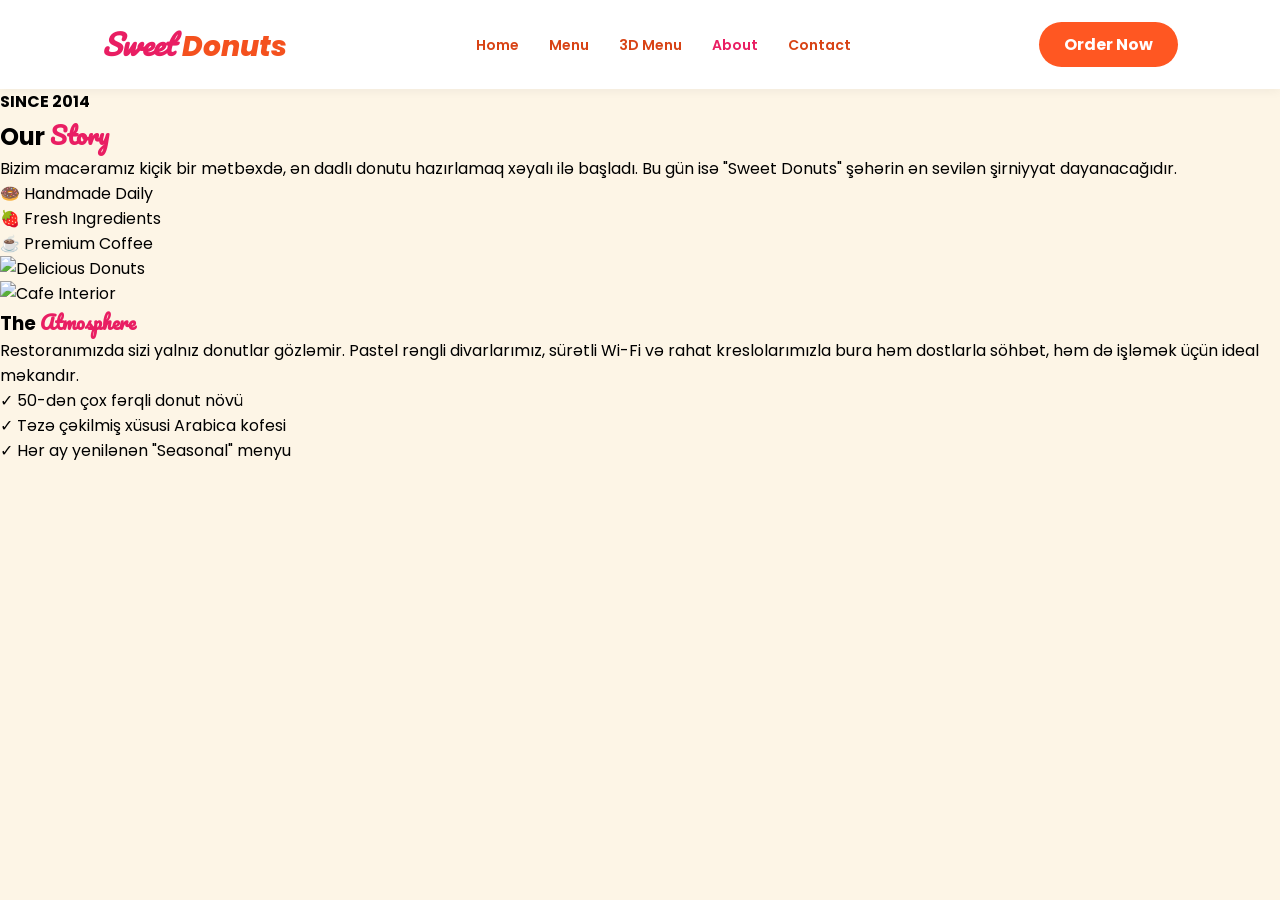
==== about.html @ baf1e84f "Create about.html" ====
<!DOCTYPE html>
<html lang="en">
<head>
    <meta charset="UTF-8">
    <meta name="viewport" content="width=device-width, initial-scale=1.0">
    <title>About Us - Sweet Donuts</title>
    <link href="https://fonts.googleapis.com/css2?family=Pacifico&family=Poppins:wght@400;600;800&display=swap" rel="stylesheet">
    <link rel="stylesheet" href="style.css">
</head>
<body>

<header>
    <nav>
        <div class="logo">Sweet <span>Donuts</span></div>
        <ul>
            <li><a href="index.html">Home</a></li>
            <li><a href="#">Menu</a></li>
            <li><a href="#">3D Menu</a></li>
            <li><a href="about.html" class="active">About</a></li>
            <li><a href="contact.html">Contact</a></li>
        </ul>
        <a href="#" class="btn-order">Order Now</a>
    </nav>
</header>

<main class="about-container-wrapper">
    <section class="about-hero">
        <div class="about-card">
            <div class="about-content">
                <h4 class="pink-label">SINCE 2014</h4>
                <h2>Our <span class="highlight">Story</span></h2>
                <p>Bizim macəramız kiçik bir mətbəxdə, ən dadlı donutu hazırlamaq xəyalı ilə başladı. Bu gün isə "Sweet Donuts" şəhərin ən sevilən şirniyyat dayanacağıdır.</p>
                
                <div class="features-grid">
                    <div class="feat-item">🍩 <span>Handmade Daily</span></div>
                    <div class="feat-item">🍓 <span>Fresh Ingredients</span></div>
                    <div class="feat-item">☕ <span>Premium Coffee</span></div>
                </div>
            </div>
            <div class="about-image-box">
                <img src="https://images.unsplash.com/photo-1551024601-bec78aea704b?auto=format&fit=crop&w=800&q=80" alt="Delicious Donuts">
            </div>
        </div>
    </section>

    <section class="about-vibe">
        <div class="vibe-card">
            <div class="vibe-img">
                <img src="https://images.unsplash.com/photo-1554118811-1e0d58224f24?auto=format&fit=crop&w=800&q=80" alt="Cafe Interior">
            </div>
            <div class="vibe-text">
                <h3>The <span class="highlight">Atmosphere</span></h3>
                <p>Restoranımızda sizi yalnız donutlar gözləmir. Pastel rəngli divarlarımız, sürətli Wi-Fi və rahat kreslolarımızla bura həm dostlarla söhbət, həm də işləmək üçün ideal məkandır.</p>
                <ul class="check-list">
                    <li>✓ 50-dən çox fərqli donut növü</li>
                    <li>✓ Təzə çəkilmiş xüsusi Arabica kofesi</li>
                    <li>✓ Hər ay yenilənən "Seasonal" menyu</li>
                </ul>
            </div>
        </div>
    </section>
</main>

</body>
</html>
---- style.css ----
* {
margin: 0;
padding: 0;
box-sizing: border-box;
font-family: 'Poppins', sans-serif;
}

body {
background-color: #fdf5e6;
overflow-x: hidden;
}

header {
padding: 20px 8%;
background: #fff;
box-shadow: 0 2px 10px rgba(0,0,0,0.05);
}

nav {
display: flex;
justify-content: space-between;
align-items: center;
}

.logo {
font-size: 28px;
font-weight: 800;
color: #e91e63;
font-style: italic;
font-family: 'Pacifico', cursive;
}

.logo span {
color: #f4511e;
}

nav ul {
list-style: none;
display: flex;
}

nav ul li {
margin: 0 15px;
}

nav ul li a {
text-decoration: none;
color: #d84315;
font-weight: 600;
font-size: 14px;
transition: 0.3s;
position: relative;
display: inline-block;
}


nav ul li a:hover {
color: #e91e63;
transform: translateY(-5px);
}

nav ul li a::after {
content: '';
position: absolute;
width: 0;
height: 2px;
bottom: -2px;
left: 0;
background-color: #e91e63;
transition: 0.3s;
}

nav ul li a:hover::after {
width: 100%;
}

.active {
color: #e91e63 !important;
}

.btn-order {
background: #ff5722;
color: white;
padding: 10px 25px;
border-radius: 25px;
text-decoration: none;
font-weight: bold;
transition: 0.3s;
}


.hero {
display: flex;
height: calc(100vh - 80px);
align-items: center;
background: linear-gradient(to right, #fdf5e6 55%, #ff4081 55%, #ffab40 100%);
}

.hero-content {
flex: 1;
padding-left: 8%;
}

.hero-content h1 {
font-size: 70px;
color: #e91e63;
line-height: 1.1;
font-weight: 800;
}

.hero-content h1 span {
color: #f4511e;
display: block;
}

.hero-content p {
margin: 20px 0;
font-size: 18px;
color: #5d4037;
}

.btn-menu {
display: inline-block;
background: #e91e63;
color: white;
padding: 15px 35px;
border-radius: 30px;
text-decoration: none;
font-weight: bold;
box-shadow: 0 10px 20px rgba(233, 30, 99, 0.3);
}


.hero-image {
flex: 1;
display: flex;
justify-content: center;
align-items: center;
}

.hero-image img {
width: 100%;
max-width: 500px;

}


.contact-page {
padding: 80px 8%;
min-height: calc(100vh - 80px);
display: flex;
justify-content: center;
align-items: center;
}

.contact-container {
display: flex;
gap: 50px;
background: white;
padding: 50px;
border-radius: 30px;
box-shadow: 0 15px 50px rgba(0,0,0,0.05);
max-width: 1000px;
width: 100%;
flex-wrap: wrap;
}

.contact-info {
flex: 1;
min-width: 300px;
}

.sub-title {
color: #e91e63;
text-transform: uppercase;
letter-spacing: 2px;
font-weight: bold;
margin-bottom: 10px;
}

.highlight {
color: #e91e63;
font-family: 'Pacifico', cursive;
}

.contact-info h2 {
font-size: 40px;
margin-bottom: 20px;
}

.item {
display: flex;
align-items: center;
gap: 15px;
margin-bottom: 15px;
font-weight: 600;
}

.contact-form {
flex: 1;
min-width: 300px;
background: #fdf5e6;
padding: 30px;
border-radius: 20px;
}

.input-group {
margin-bottom: 15px;
}

.input-group input, .input-group textarea {
width: 100%;
padding: 15px;
border-radius: 10px;
border: 1px solid #ddd;
outline: none;
}

.btn-send {
width: 100%;
background: #e91e63;
color: white;
padding: 15px;
border: none;
border-radius: 10px;
font-weight: bold;
cursor: pointer;
transition: 0.3s;
}

.btn-send:hover {
background: #d81b60;
}
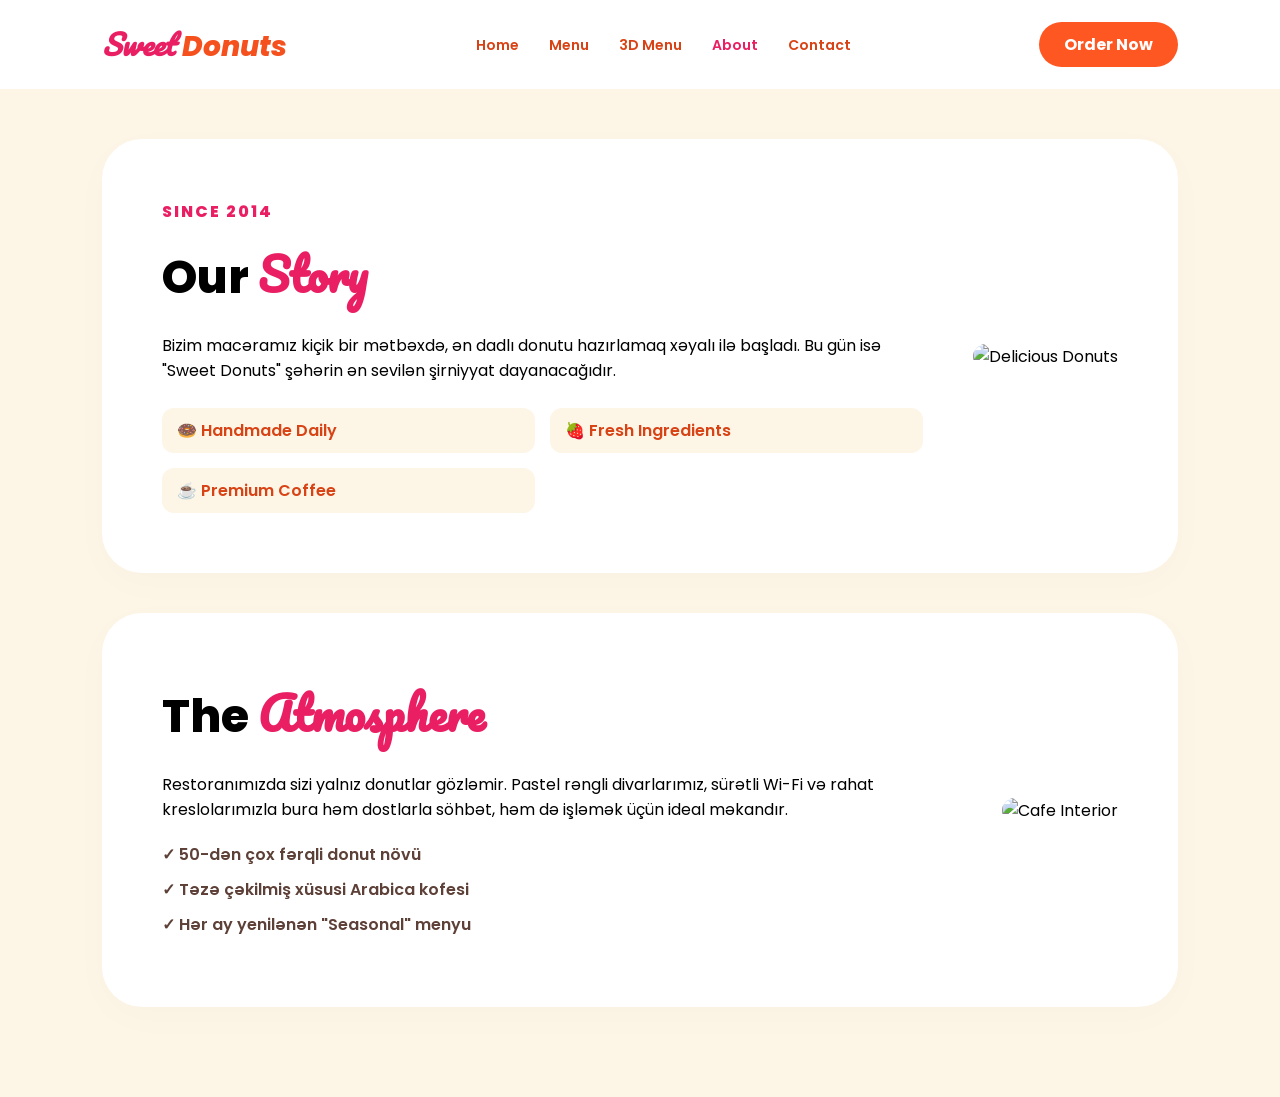
==== commit 8490ba74: "Update about.html" ====
--- a/about.html
+++ b/about.html
@@ -1,65 +1,65 @@
-<!DOCTYPE html>
-<html lang="en">
-<head>
-    <meta charset="UTF-8">
-    <meta name="viewport" content="width=device-width, initial-scale=1.0">
-    <title>About Us - Sweet Donuts</title>
-    <link href="https://fonts.googleapis.com/css2?family=Pacifico&family=Poppins:wght@400;600;800&display=swap" rel="stylesheet">
-    <link rel="stylesheet" href="style.css">
-</head>
-<body>
-
-<header>
-    <nav>
-        <div class="logo">Sweet <span>Donuts</span></div>
-        <ul>
-            <li><a href="index.html">Home</a></li>
-            <li><a href="#">Menu</a></li>
-            <li><a href="#">3D Menu</a></li>
-            <li><a href="about.html" class="active">About</a></li>
-            <li><a href="contact.html">Contact</a></li>
-        </ul>
-        <a href="#" class="btn-order">Order Now</a>
-    </nav>
-</header>
-
-<main class="about-container-wrapper">
-    <section class="about-hero">
-        <div class="about-card">
-            <div class="about-content">
-                <h4 class="pink-label">SINCE 2014</h4>
-                <h2>Our <span class="highlight">Story</span></h2>
-                <p>Bizim macəramız kiçik bir mətbəxdə, ən dadlı donutu hazırlamaq xəyalı ilə başladı. Bu gün isə "Sweet Donuts" şəhərin ən sevilən şirniyyat dayanacağıdır.</p>
-                
-                <div class="features-grid">
-                    <div class="feat-item">🍩 <span>Handmade Daily</span></div>
-                    <div class="feat-item">🍓 <span>Fresh Ingredients</span></div>
-                    <div class="feat-item">☕ <span>Premium Coffee</span></div>
-                </div>
-            </div>
-            <div class="about-image-box">
-                <img src="https://images.unsplash.com/photo-1551024601-bec78aea704b?auto=format&fit=crop&w=800&q=80" alt="Delicious Donuts">
-            </div>
-        </div>
-    </section>
-
-    <section class="about-vibe">
-        <div class="vibe-card">
-            <div class="vibe-img">
-                <img src="https://images.unsplash.com/photo-1554118811-1e0d58224f24?auto=format&fit=crop&w=800&q=80" alt="Cafe Interior">
-            </div>
-            <div class="vibe-text">
-                <h3>The <span class="highlight">Atmosphere</span></h3>
-                <p>Restoranımızda sizi yalnız donutlar gözləmir. Pastel rəngli divarlarımız, sürətli Wi-Fi və rahat kreslolarımızla bura həm dostlarla söhbət, həm də işləmək üçün ideal məkandır.</p>
-                <ul class="check-list">
-                    <li>✓ 50-dən çox fərqli donut növü</li>
-                    <li>✓ Təzə çəkilmiş xüsusi Arabica kofesi</li>
-                    <li>✓ Hər ay yenilənən "Seasonal" menyu</li>
-                </ul>
-            </div>
-        </div>
-    </section>
-</main>
-
-</body>
-</html>
+<!DOCTYPE html>
+<html lang="en">
+<head>
+    <meta charset="UTF-8">
+    <meta name="viewport" content="width=device-width, initial-scale=1.0">
+    <title>About Us - Sweet Donuts</title>
+    <link href="https://fonts.googleapis.com/css2?family=Pacifico&family=Poppins:wght@400;600;800&display=swap" rel="stylesheet">
+    <link rel="stylesheet" href="style.css">
+</head>
+<body>
+
+<header>
+    <nav>
+        <div class="logo">Sweet <span>Donuts</span></div>
+        <ul>
+            <li><a href="index.html">Home</a></li>
+            <li><a href="#">Menu</a></li>
+            <li><a href="#">3D Menu</a></li>
+            <li><a href="about.html" class="active">About</a></li>
+            <li><a href="contact.html">Contact</a></li>
+        </ul>
+        <a href="#" class="btn-order">Order Now</a>
+    </nav>
+</header>
+
+<main class="about-container-wrapper">
+    <section class="about-hero">
+        <div class="about-card">
+            <div class="about-content">
+                <h4 class="pink-label">SINCE 2014</h4>
+                <h2>Our <span class="highlight">Story</span></h2>
+                <p>Bizim macəramız kiçik bir mətbəxdə, ən dadlı donutu hazırlamaq xəyalı ilə başladı. Bu gün isə "Sweet Donuts" şəhərin ən sevilən şirniyyat dayanacağıdır.</p>
+                
+                <div class="features-grid">
+                    <div class="feat-item">🍩 <span>Handmade Daily</span></div>
+                    <div class="feat-item">🍓 <span>Fresh Ingredients</span></div>
+                    <div class="feat-item">☕ <span>Premium Coffee</span></div>
+                </div>
+            </div>
+            <div class="about-image-box">
+                <img src="https://images.unsplash.com/photo-1551024601-bec78aea704b?auto=format&fit=crop&w=800&q=80" alt="Delicious Donuts">
+            </div>
+        </div>
+    </section>
+
+    <section class="about-vibe">
+        <div class="vibe-card">
+            <div class="vibe-img">
+                <img src="https://images.unsplash.com/photo-1554118811-1e0d58224f24?auto=format&fit=crop&w=800&q=80" alt="Cafe Interior">
+            </div>
+            <div class="vibe-text">
+                <h3>The <span class="highlight">Atmosphere</span></h3>
+                <p>Restoranımızda sizi yalnız donutlar gözləmir. Pastel rəngli divarlarımız, sürətli Wi-Fi və rahat kreslolarımızla bura həm dostlarla söhbət, həm də işləmək üçün ideal məkandır.</p>
+                <ul class="check-list">
+                    <li>✓ 50-dən çox fərqli donut növü</li>
+                    <li>✓ Təzə çəkilmiş xüsusi Arabica kofesi</li>
+                    <li>✓ Hər ay yenilənən "Seasonal" menyu</li>
+                </ul>
+            </div>
+        </div>
+    </section>
+</main>
+
+</body>
+</html>
--- a/style.css
+++ b/style.css
@@ -231,3 +231,80 @@
 .btn-send:hover {
 background: #d81b60;
 }
+.about-container-wrapper {
+    padding: 50px 8%;
+    background-color: #fdf5e6;
+    min-height: 100vh;
+}
+
+.about-card, .vibe-card {
+    background: white;
+    border-radius: 40px;
+    padding: 60px;
+    display: flex;
+    align-items: center;
+    gap: 50px;
+    box-shadow: 0 10px 40px rgba(0,0,0,0.02);
+    margin-bottom: 40px;
+    flex-wrap: wrap;
+}
+
+.about-content, .vibe-text {
+    flex: 1;
+    min-width: 300px;
+}
+
+.pink-label {
+    color: #e91e63;
+    letter-spacing: 2px;
+    font-weight: 800;
+    margin-bottom: 10px;
+}
+
+.about-content h2, .vibe-text h3 {
+    font-size: 45px;
+    margin-bottom: 20px;
+    font-weight: 800;
+}
+
+.highlight {
+    color: #e91e63;
+    font-family: 'Pacifico', cursive;
+}
+
+.features-grid {
+    display: grid;
+    grid-template-columns: 1fr 1fr;
+    gap: 15px;
+    margin-top: 25px;
+}
+
+.feat-item {
+    background: #fdf5e6;
+    padding: 10px 15px;
+    border-radius: 12px;
+    font-weight: 600;
+    color: #d84315;
+}
+
+.about-image-box img, .vibe-img img {
+    width: 100%;
+    max-width: 450px;
+    border-radius: 30px;
+}
+
+.check-list {
+    list-style: none;
+    margin-top: 20px;
+}
+
+.check-list li {
+    margin-bottom: 10px;
+    font-weight: 600;
+    color: #5d4037;
+}
+
+
+.vibe-card {
+    flex-direction: row-reverse;
+}
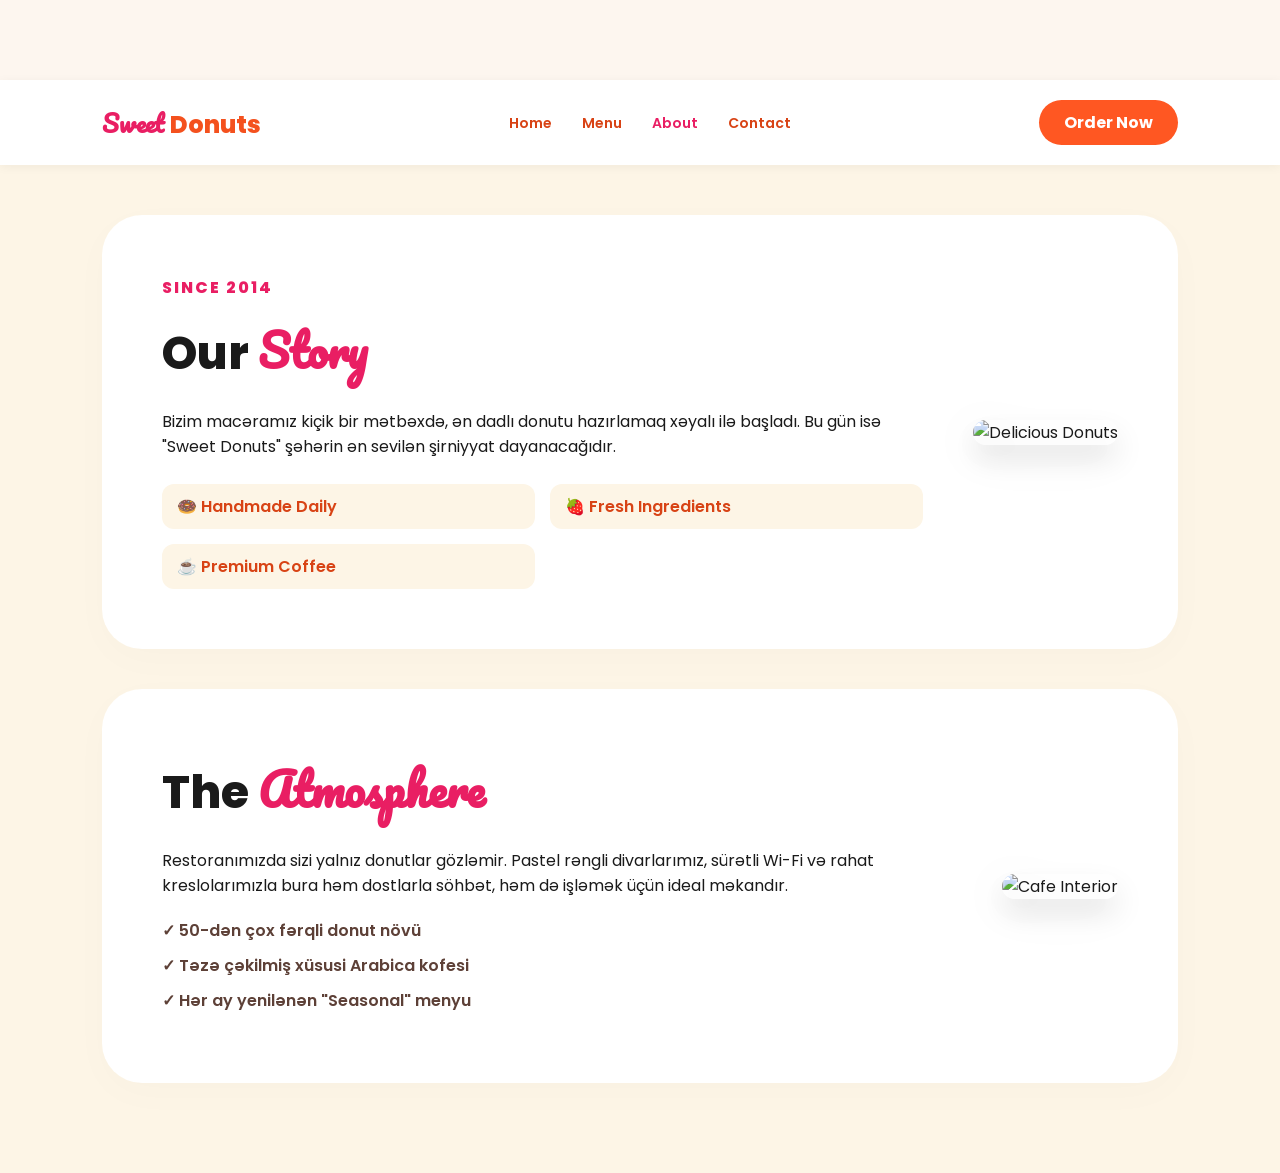
==== commit 0e9b84a4: "Update about.html" ====
--- a/about.html
+++ b/about.html
@@ -14,8 +14,7 @@
         <div class="logo">Sweet <span>Donuts</span></div>
         <ul>
             <li><a href="index.html">Home</a></li>
-            <li><a href="#">Menu</a></li>
-            <li><a href="#">3D Menu</a></li>
+            <li><a href="menu.html">Menu</a></li>
             <li><a href="about.html" class="active">About</a></li>
             <li><a href="contact.html">Contact</a></li>
         </ul>
--- a/style.css
+++ b/style.css
@@ -1,236 +1,229 @@
+
 * {
-margin: 0;
-padding: 0;
-box-sizing: border-box;
-font-family: 'Poppins', sans-serif;
+    margin: 0;
+    padding: 0;
+    box-sizing: border-box;
+    font-family: 'Poppins', sans-serif; 
 }
 
 body {
-background-color: #fdf5e6;
-overflow-x: hidden;
+    background-color: #fdf5e6;
+    overflow-x: hidden;
 }
 
 header {
-padding: 20px 8%;
-background: #fff;
-box-shadow: 0 2px 10px rgba(0,0,0,0.05);
+    padding: 20px 8%;
+    background: #fff;
+    box-shadow: 0 2px 10px rgba(0,0,0,0.05);
+    position: relative;
+    z-index: 1000;
 }
 
 nav {
-display: flex;
-justify-content: space-between;
-align-items: center;
+    display: flex;
+    justify-content: space-between;
+    align-items: center;
 }
 
 .logo {
-font-size: 28px;
-font-weight: 800;
-color: #e91e63;
-font-style: italic;
-font-family: 'Pacifico', cursive;
+    font-size: 32px; 
+    font-weight: 800;
+    color: #e91e63;
+    font-family: 'Pacifico', cursive; 
 }
 
 .logo span {
-color: #f4511e;
+    color: #f4511e;
 }
 
 nav ul {
-list-style: none;
-display: flex;
+    list-style: none;
+    display: flex;
 }
 
 nav ul li {
-margin: 0 15px;
+    margin: 0 15px;
 }
 
 nav ul li a {
-text-decoration: none;
-color: #d84315;
-font-weight: 600;
-font-size: 14px;
-transition: 0.3s;
-position: relative;
-display: inline-block;
-}
-
+    text-decoration: none;
+    color: #d84315;
+    font-weight: 600;
+    font-size: 14px;
+    transition: 0.3s;
+    position: relative;
+    display: inline-block;
+}
 
 nav ul li a:hover {
-color: #e91e63;
-transform: translateY(-5px);
+    color: #e91e63;
+    transform: translateY(-5px);
 }
 
 nav ul li a::after {
-content: '';
-position: absolute;
-width: 0;
-height: 2px;
-bottom: -2px;
-left: 0;
-background-color: #e91e63;
-transition: 0.3s;
+    content: '';
+    position: absolute;
+    width: 0;
+    height: 2px;
+    bottom: -2px;
+    left: 0;
+    background-color: #e91e63;
+    transition: 0.3s;
 }
 
 nav ul li a:hover::after {
-width: 100%;
+    width: 100%;
 }
 
 .active {
-color: #e91e63 !important;
+    color: #e91e63 !important;
 }
 
 .btn-order {
-background: #ff5722;
-color: white;
-padding: 10px 25px;
-border-radius: 25px;
-text-decoration: none;
-font-weight: bold;
-transition: 0.3s;
-}
-
+    background: #ff5722;
+    color: white;
+    padding: 10px 25px;
+    border-radius: 25px;
+    text-decoration: none;
+    font-weight: bold;
+    transition: 0.3s;
+}
+
+.btn-order:hover {
+    background: #e91e63;
+    box-shadow: 0 5px 15px rgba(233, 30, 99, 0.3);
+}
 
 .hero {
-display: flex;
-height: calc(100vh - 80px);
-align-items: center;
-background: linear-gradient(to right, #fdf5e6 55%, #ff4081 55%, #ffab40 100%);
+    display: flex;
+    height: calc(100vh - 80px);
+    align-items: center;
+    position: relative;
+    overflow: hidden;
+    background: linear-gradient(135deg, #fdf5e6 55%, #ff4081 55%, #ffab40 100%);
 }
 
 .hero-content {
-flex: 1;
-padding-left: 8%;
+    flex: 1;
+    padding-left: 8%;
+    z-index: 10;
+    animation: fadeInLeft 1s ease-out;
+}
+
+.promo-badge {
+    background: #ff5722;
+    color: white;
+    padding: 6px 18px;
+    border-radius: 20px;
+    font-size: 13px;
+    font-weight: bold;
+    display: inline-block;
+    margin-bottom: 20px;
 }
 
 .hero-content h1 {
-font-size: 70px;
-color: #e91e63;
-line-height: 1.1;
-font-weight: 800;
+    font-size: 65px;
+    color: #e91e63;
+    line-height: 1.1;
+    font-weight: 800;
 }
 
 .hero-content h1 span {
-color: #f4511e;
-display: block;
+    color: #f4511e;
+    display: block;
+    font-family: 'Pacifico', cursive; 
 }
 
 .hero-content p {
-margin: 20px 0;
-font-size: 18px;
-color: #5d4037;
+    margin: 25px 0;
+    font-size: 17px;
+    color: #5d4037;
+    max-width: 500px;
+}
+
+.hero-btns {
+    display: flex;
+    gap: 15px;
+    margin-top: 25px;
 }
 
 .btn-menu {
-display: inline-block;
-background: #e91e63;
-color: white;
-padding: 15px 35px;
-border-radius: 30px;
-text-decoration: none;
-font-weight: bold;
-box-shadow: 0 10px 20px rgba(233, 30, 99, 0.3);
-}
-
-
-.hero-image {
-flex: 1;
-display: flex;
-justify-content: center;
-align-items: center;
-}
-
-.hero-image img {
-width: 100%;
-max-width: 500px;
-
-}
-
-
-.contact-page {
-padding: 80px 8%;
-min-height: calc(100vh - 80px);
-display: flex;
-justify-content: center;
-align-items: center;
-}
-
-.contact-container {
-display: flex;
-gap: 50px;
-background: white;
-padding: 50px;
-border-radius: 30px;
-box-shadow: 0 15px 50px rgba(0,0,0,0.05);
-max-width: 1000px;
-width: 100%;
-flex-wrap: wrap;
-}
-
-.contact-info {
-flex: 1;
-min-width: 300px;
-}
-
-.sub-title {
-color: #e91e63;
-text-transform: uppercase;
-letter-spacing: 2px;
-font-weight: bold;
-margin-bottom: 10px;
-}
-
-.highlight {
-color: #e91e63;
-font-family: 'Pacifico', cursive;
-}
-
-.contact-info h2 {
-font-size: 40px;
-margin-bottom: 20px;
-}
-
-.item {
-display: flex;
-align-items: center;
-gap: 15px;
-margin-bottom: 15px;
-font-weight: 600;
-}
-
-.contact-form {
-flex: 1;
-min-width: 300px;
-background: #fdf5e6;
-padding: 30px;
-border-radius: 20px;
-}
-
-.input-group {
-margin-bottom: 15px;
-}
-
-.input-group input, .input-group textarea {
-width: 100%;
-padding: 15px;
-border-radius: 10px;
-border: 1px solid #ddd;
-outline: none;
-}
-
-.btn-send {
-width: 100%;
-background: #e91e63;
-color: white;
-padding: 15px;
-border: none;
-border-radius: 10px;
-font-weight: bold;
-cursor: pointer;
-transition: 0.3s;
-}
-
-.btn-send:hover {
-background: #d81b60;
-}
+    display: inline-block;
+    background: #e91e63;
+    color: white;
+    padding: 15px 35px;
+    border-radius: 30px;
+    text-decoration: none;
+    font-weight: bold;
+    box-shadow: 0 10px 20px rgba(233, 30, 99, 0.3);
+    transition: 0.3s;
+}
+
+.btn-menu:hover {
+    transform: scale(1.05);
+}
+
+.btn-customize {
+    padding: 15px 30px;
+    border: 2px solid #e91e63;
+    border-radius: 30px;
+    color: #e91e63;
+    text-decoration: none;
+    font-weight: bold;
+    transition: 0.3s;
+}
+
+.btn-customize:hover {
+    background: #e91e63;
+    color: white;
+}
+
+.hero-stats {
+    display: flex;
+    gap: 40px;
+    margin-top: 50px;
+}
+
+.stat-item strong {
+    display: block;
+    font-size: 28px;
+    color: #e91e63;
+    font-weight: 800;
+}
+
+.stat-item span {
+    font-size: 14px;
+    color: #777;
+}
+
+.hero-image-wrapper {
+    flex: 1;
+    position: relative;
+    display: flex;
+    justify-content: center;
+    align-items: center;
+}
+
+.main-donut {
+    width: 85%;
+    max-width: 520px;
+    z-index: 5;
+    filter: drop-shadow(0 30px 60px rgba(0,0,0,0.3));
+    animation: zoomIn 1.2s cubic-bezier(0.175, 0.885, 0.32, 1.275);
+}
+
+.float-donut {
+    position: absolute;
+    width: 130px;
+    opacity: 0.6;
+    filter: blur(1.5px);
+    z-index: 2;
+    animation: simpleFloat 6s ease-in-out infinite;
+}
+
+.d1 { top: 10%; right: 10%; animation-delay: 0.5s; }
+.d2 { bottom: 15%; left: 5%; animation-delay: 1.5s; }
+
 .about-container-wrapper {
     padding: 50px 8%;
     background-color: #fdf5e6;
@@ -247,6 +240,12 @@
     box-shadow: 0 10px 40px rgba(0,0,0,0.02);
     margin-bottom: 40px;
     flex-wrap: wrap;
+    transition: 0.4s ease-in-out;
+}
+
+.about-card:hover, .vibe-card:hover {
+    transform: translateY(-10px);
+    box-shadow: 0 20px 50px rgba(233, 30, 99, 0.05);
 }
 
 .about-content, .vibe-text {
@@ -285,12 +284,19 @@
     border-radius: 12px;
     font-weight: 600;
     color: #d84315;
+    transition: 0.3s;
+}
+
+.feat-item:hover {
+    background: #ffe4e1;
+    transform: scale(1.05);
 }
 
 .about-image-box img, .vibe-img img {
     width: 100%;
     max-width: 450px;
     border-radius: 30px;
+    box-shadow: 0 15px 30px rgba(0,0,0,0.1);
 }
 
 .check-list {
@@ -304,7 +310,494 @@
     color: #5d4037;
 }
 
-
 .vibe-card {
     flex-direction: row-reverse;
 }
+
+.contact-page {
+    padding: 80px 8%;
+    min-height: calc(100vh - 80px);
+    display: flex;
+    justify-content: center;
+    align-items: center;
+}
+
+.contact-container {
+    display: flex;
+    gap: 50px;
+    background: white;
+    padding: 50px;
+    border-radius: 30px;
+    box-shadow: 0 15px 50px rgba(0,0,0,0.05);
+    max-width: 1000px;
+    width: 100%;
+    flex-wrap: wrap;
+}
+
+.contact-info {
+    flex: 1;
+    min-width: 300px;
+}
+
+.contact-info h2 {
+    font-size: 40px;
+    margin-bottom: 15px;
+}
+
+.contact-form {
+    flex: 1;
+    min-width: 300px;
+    background: #fdf5e6;
+    padding: 35px;
+    border-radius: 20px;
+}
+
+.input-group {
+    margin-bottom: 20px;
+}
+
+.input-group input, .input-group textarea {
+    width: 100%;
+    padding: 15px;
+    border-radius: 10px;
+    border: 1px solid #ddd;
+    outline: none;
+    font-size: 14px;
+    transition: 0.3s;
+}
+
+.input-group input:focus, .input-group textarea:focus {
+    border-color: #e91e63;
+    box-shadow: 0 0 10px rgba(233, 30, 99, 0.1);
+}
+
+.btn-send {
+    width: 100%;
+    background: #e91e63;
+    color: white;
+    padding: 15px;
+    border: none;
+    border-radius: 10px;
+    font-weight: bold;
+    cursor: pointer;
+    transition: 0.3s;
+    font-size: 16px;
+}
+
+.btn-send:hover {
+    background: #d81b60;
+    transform: translateY(-3px);
+    box-shadow: 0 5px 15px rgba(216, 27, 96, 0.3);
+}
+
+.item {
+    display: flex;
+    align-items: center;
+    gap: 15px;
+    margin-bottom: 25px;
+    font-weight: 600;
+}
+
+.icon {
+    font-size: 20px;
+    background: #fff0f5;
+    padding: 10px;
+    border-radius: 50%;
+}
+
+@keyframes zoomIn {
+    from { opacity: 0; transform: scale(0.5); }
+    to { opacity: 1; transform: scale(1); }
+}
+
+@keyframes fadeInLeft {
+    from { opacity: 0; transform: translateX(-50px); }
+    to { opacity: 1; transform: translateX(0); }
+}
+
+@keyframes simpleFloat {
+    0%, 100% { transform: translateY(0); }
+    50% { transform: translateY(-25px); }
+}
+
+.scroll-down {
+    position: absolute;
+    bottom: 25px;
+    left: 50%;
+    transform: translateX(-50%);
+    text-align: center;
+    font-size: 13px;
+    font-weight: 800;
+    color: #e91e63;
+    text-transform: uppercase;
+}
+.about-image-box img, .vibe-img img {
+    opacity: 0;
+    filter: drop-shadow(0 10px 20px rgba(0,0,0,0.1));
+    
+    animation: entrance 1.2s ease-out forwards;
+    
+    animation-delay: 0.3s; 
+}
+
+@keyframes entrance {
+    0% {
+        opacity: 0;
+        transform: scale(0.7) translateX(100px); 
+    }
+    100% {
+        opacity: 1;
+        transform: scale(1) translateX(0); 
+    }
+}
+
+
+.about-image-box img:hover, .vibe-img img:hover {
+    transform: scale(1.05);
+    transition: 0.3s;
+}
+.contact-info {
+    opacity: 0;
+    animation: contactSlideInLeft 1s ease-out forwards;
+    animation-delay: 0.2s;
+}
+
+.contact-form {
+    opacity: 0;
+    animation: contactSlideInRight 1s ease-out forwards;
+    animation-delay: 0.4s;
+}
+
+
+@keyframes contactSlideInLeft {
+    0% {
+        opacity: 0;
+        transform: translateX(-100px);
+    }
+    100% {
+        opacity: 1;
+        transform: translateX(0);
+    }
+}
+
+@keyframes contactSlideInRight {
+    0% {
+        opacity: 0;
+        transform: translateX(100px);
+    }
+    100% {
+        opacity: 1;
+        transform: translateX(0);
+    }
+}
+
+.input-group input, 
+.input-group textarea {
+    transition: all 0.3s ease;
+}
+
+.input-group input:focus, 
+.input-group textarea:focus {
+    transform: translateY(-5px); 
+    box-shadow: 0 10px 20px rgba(233, 30, 99, 0.1);
+    border-color: #e91e63;
+}
+* {
+    margin: 0;
+    padding: 0;
+    box-sizing: border-box;
+}
+
+body {
+    background-color: #fdf6ef;
+    font-family: 'Plus Jakarta Sans', sans-serif;
+    color: #1a1a1a;
+    padding-top: 80px; 
+}
+
+.navbar {
+    display: flex;
+    justify-content: space-between;
+    align-items: center;
+    padding: 15px 5%;
+    background: #fff;
+    position: fixed;
+    top: 0;
+    width: 100%;
+    z-index: 1000;
+    box-shadow: 0 4px 15px rgba(0,0,0,0.03);
+}
+
+.logo { font-size: 24px; font-weight: 800; }
+.s-text { color: #d81b60; }
+.d-text { color: #f15a24; }
+
+.links a {
+    text-decoration: none;
+    color: #8a4b5d;
+    margin: 0 15px;
+    font-weight: 700;
+    font-size: 14px;
+    transition: 0.3s;
+}
+
+.links a.active, .links a:hover {
+    color: #d81b60;
+}
+
+.order-now {
+    background: #f15a24;
+    color: #fff;
+    border: none;
+    padding: 10px 24px;
+    border-radius: 50px;
+    font-weight: 800;
+    cursor: pointer;
+}
+
+.grid-container {
+    display: grid;
+    grid-template-columns: repeat(3, 1fr);
+    gap: 30px;
+    max-width: 1200px;
+    margin: 50px auto;
+    padding: 0 20px 100px;
+}
+
+.donut-card {
+    background: #fff;
+    border-radius: 35px;
+    padding: 20px;
+    box-shadow: 0 15px 35px rgba(0,0,0,0.03);
+}
+
+.img-wrapper {
+    position: relative;
+    border-radius: 25px;
+    overflow: hidden;
+    height: 240px;
+}
+
+.img-wrapper img {
+    width: 100%;
+    height: 100%;
+    object-fit: cover;
+}
+
+.i-badge {
+    position: absolute;
+    bottom: 12px;
+    right: 12px;
+    background: #1976d2;
+    color: #fff;
+    width: 25px;
+    height: 25px;
+    border-radius: 50%;
+    display: flex;
+    align-items: center;
+    justify-content: center;
+    font-size: 12px;
+    font-weight: bold;
+}
+
+.card-content { margin-top: 20px; }
+.card-content h3 { font-size: 20px; font-weight: 800; margin-bottom: 8px; }
+.card-content p { color: #757575; font-size: 13px; line-height: 1.5; margin-bottom: 25px; min-height: 40px; }
+
+.card-footer {
+    display: flex;
+    justify-content: space-between;
+    align-items: center;
+}
+
+.price { font-size: 18px; font-weight: 800; }
+
+.select-btn {
+    background: transparent;
+    border: 2px solid #8e1b43;
+    color: #8e1b43;
+    padding: 8px 22px;
+    border-radius: 50px;
+    font-weight: 800;
+    cursor: pointer;
+}
+
+.cart-float {
+    position: fixed;
+    bottom: 30px;
+    right: 40px;
+}
+
+.cart-circle {
+    background: #fff;
+    width: 60px;
+    height: 60px;
+    border-radius: 50%;
+    display: flex;
+    align-items: center;
+    justify-content: center;
+    box-shadow: 0 10px 25px rgba(0,0,0,0.1);
+    position: relative;
+}
+
+.cart-circle svg { width: 26px; color: #333; }
+
+.cart-count {
+    position: absolute;
+    top: 8px;
+    right: 8px;
+    background: #ff3d00;
+    color: #fff;
+    font-size: 10px;
+    width: 17px;
+    height: 17px;
+    border-radius: 50%;
+    display: flex;
+    align-items: center;
+    justify-content: center;
+    font-weight: 800;
+}
+
+@media (max-width: 992px) { .grid-container { grid-template-columns: repeat(2, 1fr); } }
+@media (max-width: 600px) { .grid-container { grid-template-columns: 1fr; } }
+.links a {
+    position: relative;
+    transition: color 0.3s ease;
+}
+
+.links a::after {
+    content: '';
+    position: absolute;
+    width: 0;
+    height: 2px;
+    bottom: -5px;
+    left: 0;
+    background-color: #d81b60;
+    transition: width 0.3s ease;
+}
+
+.links a:hover::after, .links a.active::after {
+    width: 100%;
+}
+
+@keyframes fadeInUp {
+    from {
+        opacity: 0;
+        transform: translateY(30px);
+    }
+    to {
+        opacity: 1;
+        transform: translateY(0);
+    }
+}
+
+.donut-card {
+    animation: fadeInUp 0.6s ease-out forwards;
+    opacity: 0; 
+    transition: transform 0.3s ease, box-shadow 0.3s ease;
+    cursor: pointer;
+}
+
+.donut-card:nth-child(1) { animation-delay: 0.1s; }
+.donut-card:nth-child(2) { animation-delay: 0.2s; }
+.donut-card:nth-child(3) { animation-delay: 0.3s; }
+
+.donut-card:hover {
+    transform: translateY(-10px);
+    box-shadow: 0 20px 40px rgba(0,0,0,0.08);
+}
+
+.img-wrapper img {
+    transition: transform 0.5s ease;
+}
+
+.donut-card:hover .img-wrapper img {
+    transform: scale(1.08);
+}
+
+.select-btn {
+    transition: all 0.3s ease;
+}
+
+.select-btn:hover {
+    background-color: #8e1b43;
+    color: #fff;
+    transform: scale(1.05);
+}
+
+.cart-circle {
+    transition: transform 0.3s cubic-bezier(0.175, 0.885, 0.32, 1.275);
+}
+
+.cart-circle:hover {
+    transform: scale(1.1) rotate(-5deg);
+}
+
+.links a {
+    text-decoration: none;
+    color: #c94f24; 
+    margin: 0 15px;
+    font-weight: 700;
+    font-size: 14px;
+    transition: color 0.3s ease;
+    position: relative;
+}
+
+.links a.active, 
+.links a:hover {
+    color: #e91e63; 
+}
+
+.links a::after {
+    content: '';
+    position: absolute;
+    width: 0;
+    height: 2px;
+    bottom: -5px;
+    left: 0;
+    background-color: #e91e63; 
+    transition: width 0.3s ease;
+}
+.order-now {
+    background: #f15a24; 
+    color: #fff;
+
+}
+.menu-header {
+    margin-top: 140px; 
+    text-align: center;
+    padding: 0 20px;
+}
+
+.search-box {
+    position: relative;
+    max-width: 500px;
+    margin: 0 auto;
+}
+
+#searchInput {
+    width: 100%;
+    padding: 15px 30px;
+    font-size: 16px;
+    font-family: 'Plus Jakarta Sans', sans-serif;
+    border: 2px solid #fff; 
+    border-radius: 50px; 
+    background-color: #fff;
+    color: #333;
+    outline: none;
+    box-shadow: 0 10px 25px rgba(0, 0, 0, 0.05); 
+    transition: all 0.4s cubic-bezier(0.4, 0, 0.2, 1);
+}
+
+
+#searchInput:focus {
+    border-color: #e91e63; 
+    box-shadow: 0 15px 35px rgba(233, 30, 99, 0.15); 
+    transform: translateY(-2px); 
+}
+
+
+#searchInput::placeholder {
+    color: #a0a0a0;
+    font-weight: 500;
+}
